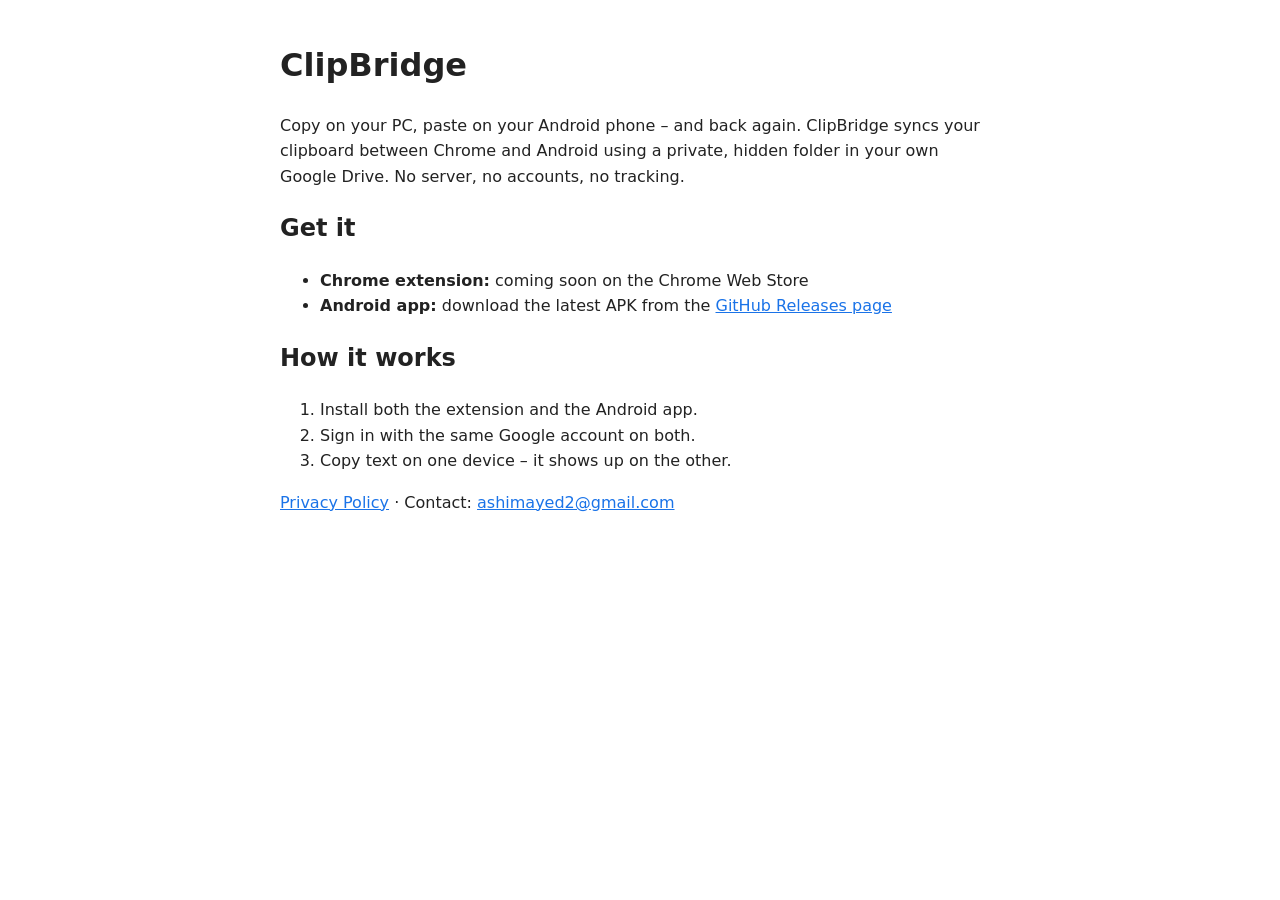
==== index.html @ 6d964e78 "Add files via upload" ====
<!DOCTYPE html>
<html lang="en">
<head>
<meta charset="utf-8">
<meta name="viewport" content="width=device-width, initial-scale=1">
<title>ClipBridge</title>
<style>
  body{font-family:system-ui,-apple-system,Segoe UI,Roboto,sans-serif;max-width:720px;margin:40px auto;padding:0 16px;line-height:1.6;color:#222;background:#fff}
  a{color:#1a73e8}
  @media (prefers-color-scheme:dark){body{background:#121212;color:#e6e6e6}a{color:#8ab4f8}}
</style>
</head>
<body>
<h1>ClipBridge</h1>
<p>Copy on your PC, paste on your Android phone – and back again. ClipBridge syncs your clipboard between Chrome and Android using a private, hidden folder in your own Google Drive. No server, no accounts, no tracking.</p>

<h2>Get it</h2>
<ul>
  <li><strong>Chrome extension:</strong> <!-- replace with Chrome Web Store link --> coming soon on the Chrome Web Store</li>
  <li><strong>Android app:</strong> download the latest APK from the <a href="https://github.com/Ashimayed/Clipbridge/releases/latest">GitHub Releases page</a></li>
</ul>

<h2>How it works</h2>
<ol>
  <li>Install both the extension and the Android app.</li>
  <li>Sign in with the same Google account on both.</li>
  <li>Copy text on one device – it shows up on the other.</li>
</ol>

<p><a href="privacy.html">Privacy Policy</a> · Contact: <a href="mailto:ashimayed2@gmail.com">ashimayed2@gmail.com</a></p>
</body>
</html>
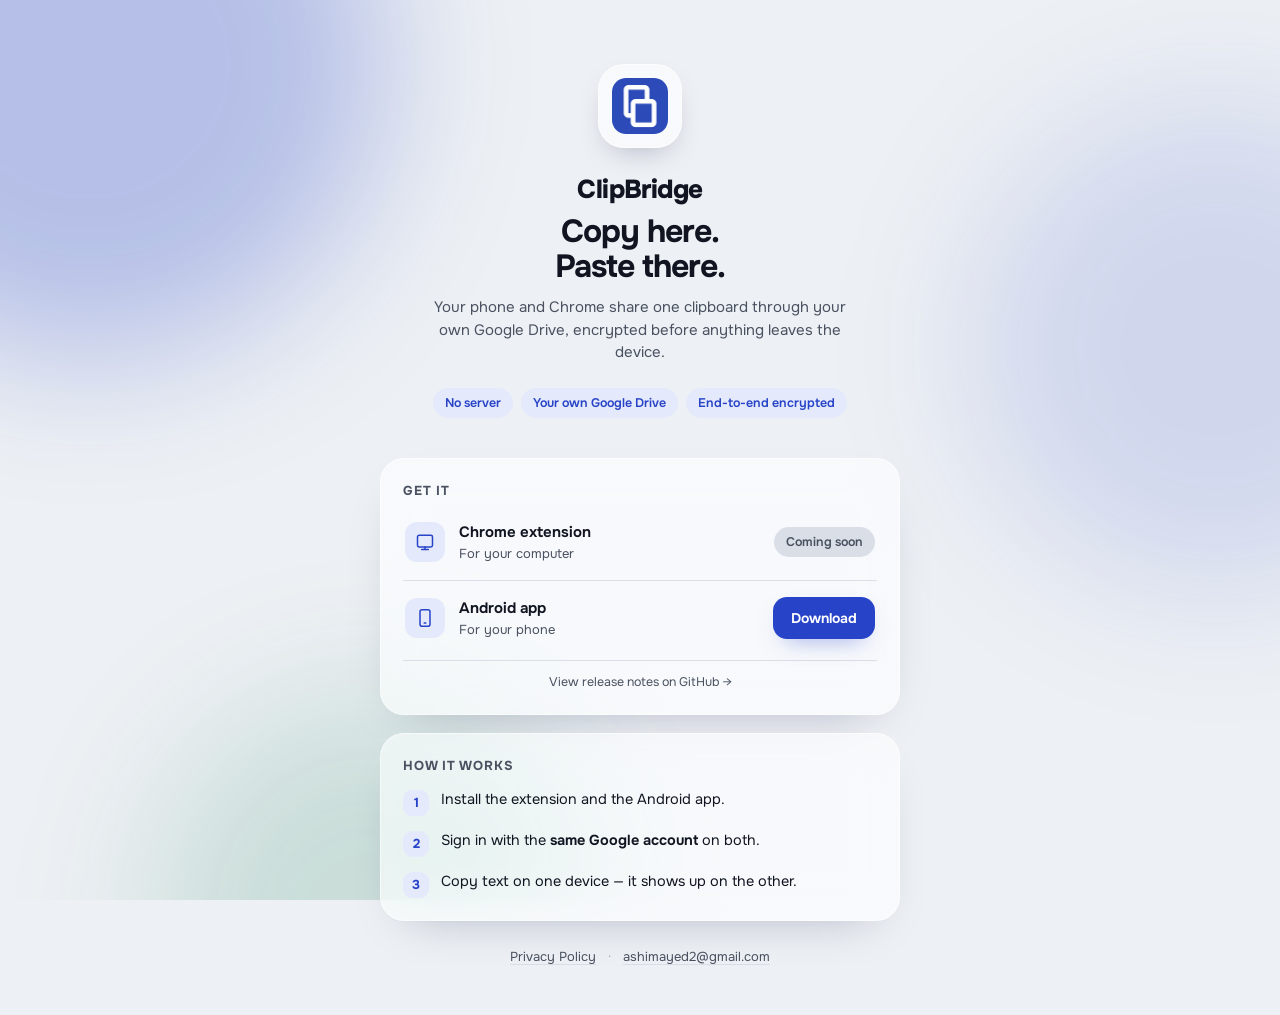
==== commit 54072037: "Add files via upload" ====
--- a/index.html
+++ b/index.html
@@ -4,29 +4,198 @@
 <meta charset="utf-8">
 <meta name="viewport" content="width=device-width, initial-scale=1">
 <title>ClipBridge</title>
+<meta name="description" content="Copy on your PC, paste on your Android phone — and back again. ClipBridge syncs your clipboard through your own Google Drive. No server, end-to-end encrypted.">
+<meta property="og:title" content="ClipBridge">
+<meta property="og:description" content="Copy here. Paste there. Your own Google Drive, encrypted before anything leaves the device.">
+<meta property="og:image" content="chrome-extension/icons/icon128.png">
+<meta name="theme-color" content="#2743C7">
+<link rel="icon" type="image/png" sizes="32x32" href="chrome-extension/icons/icon32.png">
+<link rel="icon" type="image/png" sizes="16x16" href="chrome-extension/icons/icon16.png">
+<link rel="apple-touch-icon" href="chrome-extension/icons/icon128.png">
 <style>
-  body{font-family:system-ui,-apple-system,Segoe UI,Roboto,sans-serif;max-width:720px;margin:40px auto;padding:0 16px;line-height:1.6;color:#222;background:#fff}
-  a{color:#1a73e8}
-  @media (prefers-color-scheme:dark){body{background:#121212;color:#e6e6e6}a{color:#8ab4f8}}
+  @font-face {
+    font-family: 'Onest';
+    src: url('chrome-extension/fonts/Onest.ttf') format('truetype');
+    font-weight: 100 900;
+    font-display: swap;
+  }
+
+  :root {
+    --ground: #EDF0F4; --surface: #FFFFFF; --ink: #111521; --ink2: #4A5261; --line: #D9DEE7;
+    --cobalt: #2743C7; --on-cobalt: #FFFFFF; --tint: #E4E9FB; --live: #177A52; --danger: #A8261B;
+    --glass: rgba(255,255,255,.62); --glass-line: rgba(255,255,255,.55);
+    --blob-a: rgba(39,67,199,.28); --blob-b: rgba(23,122,82,.16); --blob-c: rgba(39,67,199,.14);
+    color-scheme: light dark;
+  }
+  @media (prefers-color-scheme: dark) {
+    :root {
+      --ground: #0F131B; --surface: #181E29; --ink: #E8ECF3; --ink2: #A3ADBD; --line: #2A3242;
+      --cobalt: #8FA4FF; --on-cobalt: #0B1020; --tint: #222C4F; --live: #5CCB98; --danger: #FF8A7A;
+      --glass: rgba(24,30,41,.58); --glass-line: rgba(255,255,255,.08);
+      --blob-a: rgba(143,164,255,.20); --blob-b: rgba(92,203,152,.12); --blob-c: rgba(143,164,255,.10);
+    }
+  }
+
+  * { box-sizing: border-box; }
+  html, body { margin: 0; }
+  body {
+    background: var(--ground);
+    color: var(--ink);
+    font-family: 'Onest', system-ui, -apple-system, 'Segoe UI', sans-serif;
+    line-height: 1.5;
+    min-height: 100vh;
+    -webkit-font-smoothing: antialiased;
+    overflow-x: hidden;
+  }
+
+  /* liquid glass backdrop */
+  .blobs { position: fixed; inset: 0; z-index: -1; overflow: hidden; }
+  .blob { position: absolute; border-radius: 50%; filter: blur(70px); }
+  .blob.one   { width: 46vmax; height: 46vmax; left: -16vmax; top: -18vmax; background: var(--blob-a); animation: drift1 22s ease-in-out infinite alternate; }
+  .blob.two   { width: 38vmax; height: 38vmax; right: -14vmax; top: 8vmax;  background: var(--blob-c); animation: drift2 26s ease-in-out infinite alternate; }
+  .blob.three { width: 34vmax; height: 34vmax; left: 12vmax;  bottom: -18vmax; background: var(--blob-b); animation: drift3 30s ease-in-out infinite alternate; }
+  @keyframes drift1 { to { transform: translate(4vmax, 3vmax) scale(1.06); } }
+  @keyframes drift2 { to { transform: translate(-3vmax, 4vmax) scale(1.08); } }
+  @keyframes drift3 { to { transform: translate(3vmax, -3vmax) scale(1.05); } }
+  @media (prefers-reduced-motion: reduce) { .blob { animation: none; } }
+
+  main { max-width: 560px; margin: 0 auto; padding: 64px 20px 48px; }
+
+  .mark {
+    width: 84px; height: 84px; margin: 0 auto 22px; display: grid; place-items: center;
+    border-radius: 26px; background: var(--glass); border: 1px solid var(--glass-line);
+    backdrop-filter: blur(20px) saturate(160%); -webkit-backdrop-filter: blur(20px) saturate(160%);
+    box-shadow: 0 12px 30px -14px rgba(20,30,70,.35);
+  }
+  .mark img { width: 56px; height: 56px; border-radius: 14px; display: block; }
+
+  h1.wordmark { text-align: center; margin: 0 0 6px; font-size: 26px; font-weight: 800; letter-spacing: -0.02em; }
+  .tagline { text-align: center; margin: 0 0 12px; font-size: 32px; line-height: 1.08; font-weight: 700; letter-spacing: -0.03em; }
+  .lede { text-align: center; margin: 0 auto 24px; max-width: 420px; color: var(--ink2); font-size: 15px; }
+
+  .badges { display: flex; justify-content: center; flex-wrap: wrap; gap: 8px; margin: 0 0 40px; }
+  .badge {
+    font-size: 12.5px; font-weight: 600; color: var(--cobalt); background: var(--tint);
+    border-radius: 999px; padding: 6px 12px;
+  }
+
+  .glass {
+    background: var(--glass); border: 1px solid var(--glass-line);
+    backdrop-filter: blur(22px) saturate(160%); -webkit-backdrop-filter: blur(22px) saturate(160%);
+    border-radius: 24px; padding: 22px; margin-bottom: 18px;
+    box-shadow: 0 20px 50px -30px rgba(20,30,70,.35);
+  }
+
+  h2.section { margin: 0 0 14px; font-size: 13px; font-weight: 700; text-transform: uppercase; letter-spacing: .06em; color: var(--ink2); }
+
+  .get-row { display: flex; align-items: center; gap: 14px; padding: 6px 2px; }
+  .get-row + .get-row { border-top: 1px solid var(--line); margin-top: 10px; padding-top: 16px; }
+  .get-icon {
+    width: 40px; height: 40px; border-radius: 12px; background: var(--tint); color: var(--cobalt);
+    display: grid; place-items: center; flex-shrink: 0;
+  }
+  .get-text { flex: 1; min-width: 0; }
+  .get-text strong { display: block; font-size: 15px; font-weight: 650; }
+  .get-text span { display: block; font-size: 13px; color: var(--ink2); margin-top: 1px; }
+
+  .btn-primary {
+    display: inline-flex; align-items: center; gap: 6px; height: 42px; padding: 0 18px;
+    border-radius: 14px; background: var(--cobalt); color: var(--on-cobalt);
+    font-weight: 650; font-size: 14px; text-decoration: none; white-space: nowrap;
+    box-shadow: 0 10px 24px -12px rgba(39,67,199,.55);
+    transition: transform .15s ease;
+  }
+  .btn-primary:active { transform: scale(.97); }
+  .pill-muted {
+    display: inline-flex; align-items: center; height: 30px; padding: 0 12px;
+    border-radius: 999px; background: var(--line); color: var(--ink2);
+    font-weight: 600; font-size: 12.5px;
+  }
+  .release-link { display: block; text-align: center; margin-top: 14px; font-size: 12.5px; color: var(--ink2); text-decoration: none; border-top: 1px solid var(--line); padding-top: 12px; }
+  .release-link:hover { color: var(--cobalt); }
+
+  .steps { list-style: none; margin: 0; padding: 0; display: flex; flex-direction: column; gap: 14px; }
+  .steps li { display: flex; align-items: flex-start; gap: 12px; }
+  .num {
+    width: 26px; height: 26px; border-radius: 9px; background: var(--tint); color: var(--cobalt);
+    font-size: 13px; font-weight: 700; display: grid; place-items: center; flex-shrink: 0; margin-top: 1px;
+  }
+  .steps p { margin: 0; font-size: 14.5px; }
+  .steps strong { font-weight: 650; }
+
+  footer { text-align: center; margin-top: 8px; padding: 8px 12px 0; }
+  footer .links { font-size: 13px; color: var(--ink2); }
+  footer a { color: var(--ink2); text-decoration: underline; text-decoration-color: var(--line); text-underline-offset: 3px; }
+  footer a:hover { color: var(--cobalt); }
+  footer .dot-sep { margin: 0 8px; opacity: .5; }
+  footer .made { margin-top: 10px; font-size: 12px; color: var(--ink2); opacity: .7; }
 </style>
 </head>
 <body>
-<h1>ClipBridge</h1>
-<p>Copy on your PC, paste on your Android phone – and back again. ClipBridge syncs your clipboard between Chrome and Android using a private, hidden folder in your own Google Drive. No server, no accounts, no tracking.</p>
-
-<h2>Get it</h2>
-<ul>
-  <li><strong>Chrome extension:</strong> <!-- replace with Chrome Web Store link --> coming soon on the Chrome Web Store</li>
-  <li><strong>Android app:</strong> download the latest APK from the <a href="https://github.com/Ashimayed/Clipbridge/releases/latest">GitHub Releases page</a></li>
-</ul>
-
-<h2>How it works</h2>
-<ol>
-  <li>Install both the extension and the Android app.</li>
-  <li>Sign in with the same Google account on both.</li>
-  <li>Copy text on one device – it shows up on the other.</li>
-</ol>
-
-<p><a href="privacy.html">Privacy Policy</a> · Contact: <a href="mailto:ashimayed2@gmail.com">ashimayed2@gmail.com</a></p>
+
+<div class="blobs" aria-hidden="true">
+  <div class="blob one"></div>
+  <div class="blob two"></div>
+  <div class="blob three"></div>
+</div>
+
+<main>
+  <div class="mark"><img src="chrome-extension/icons/icon128.png" alt=""></div>
+  <h1 class="wordmark">ClipBridge</h1>
+  <p class="tagline">Copy here.<br>Paste there.</p>
+  <p class="lede">Your phone and Chrome share one clipboard through your own Google Drive, encrypted before anything leaves the device.</p>
+
+  <div class="badges">
+    <span class="badge">No server</span>
+    <span class="badge">Your own Google Drive</span>
+    <span class="badge">End-to-end encrypted</span>
+  </div>
+
+  <section class="glass">
+    <h2 class="section">Get it</h2>
+
+    <div class="get-row">
+      <div class="get-icon" aria-hidden="true">
+        <svg width="20" height="20" viewBox="0 0 24 24" fill="none" stroke="currentColor" stroke-width="1.8" stroke-linecap="round" stroke-linejoin="round"><rect x="3" y="4" width="18" height="14" rx="2"/><path d="M8 21h8M12 18v3"/></svg>
+      </div>
+      <div class="get-text">
+        <strong>Chrome extension</strong>
+        <span>For your computer</span>
+      </div>
+      <span class="pill-muted">Coming soon</span>
+    </div>
+
+    <div class="get-row">
+      <div class="get-icon" aria-hidden="true">
+        <svg width="20" height="20" viewBox="0 0 24 24" fill="none" stroke="currentColor" stroke-width="1.8" stroke-linecap="round" stroke-linejoin="round"><rect x="6" y="2" width="12" height="20" rx="2.5"/><path d="M11 18h2"/></svg>
+      </div>
+      <div class="get-text">
+        <strong>Android app</strong>
+        <span>For your phone</span>
+      </div>
+      <a class="btn-primary" href="https://github.com/Ashimayed/Clipbridge/releases/latest/download/app-release.apk">Download</a>
+    </div>
+
+    <a class="release-link" href="https://github.com/Ashimayed/Clipbridge/releases/latest">View release notes on GitHub →</a>
+  </section>
+
+  <section class="glass">
+    <h2 class="section">How it works</h2>
+    <ol class="steps">
+      <li><span class="num">1</span><p>Install the extension and the Android app.</p></li>
+      <li><span class="num">2</span><p>Sign in with the <strong>same Google account</strong> on both.</p></li>
+      <li><span class="num">3</span><p>Copy text on one device — it shows up on the other.</p></li>
+    </ol>
+  </section>
+
+  <footer>
+    <div class="links">
+      <a href="privacy.html">Privacy Policy</a>
+      <span class="dot-sep">·</span>
+      <a href="mailto:ashimayed2@gmail.com">ashimayed2@gmail.com</a>
+    </div>
+  </footer>
+</main>
+
 </body>
 </html>
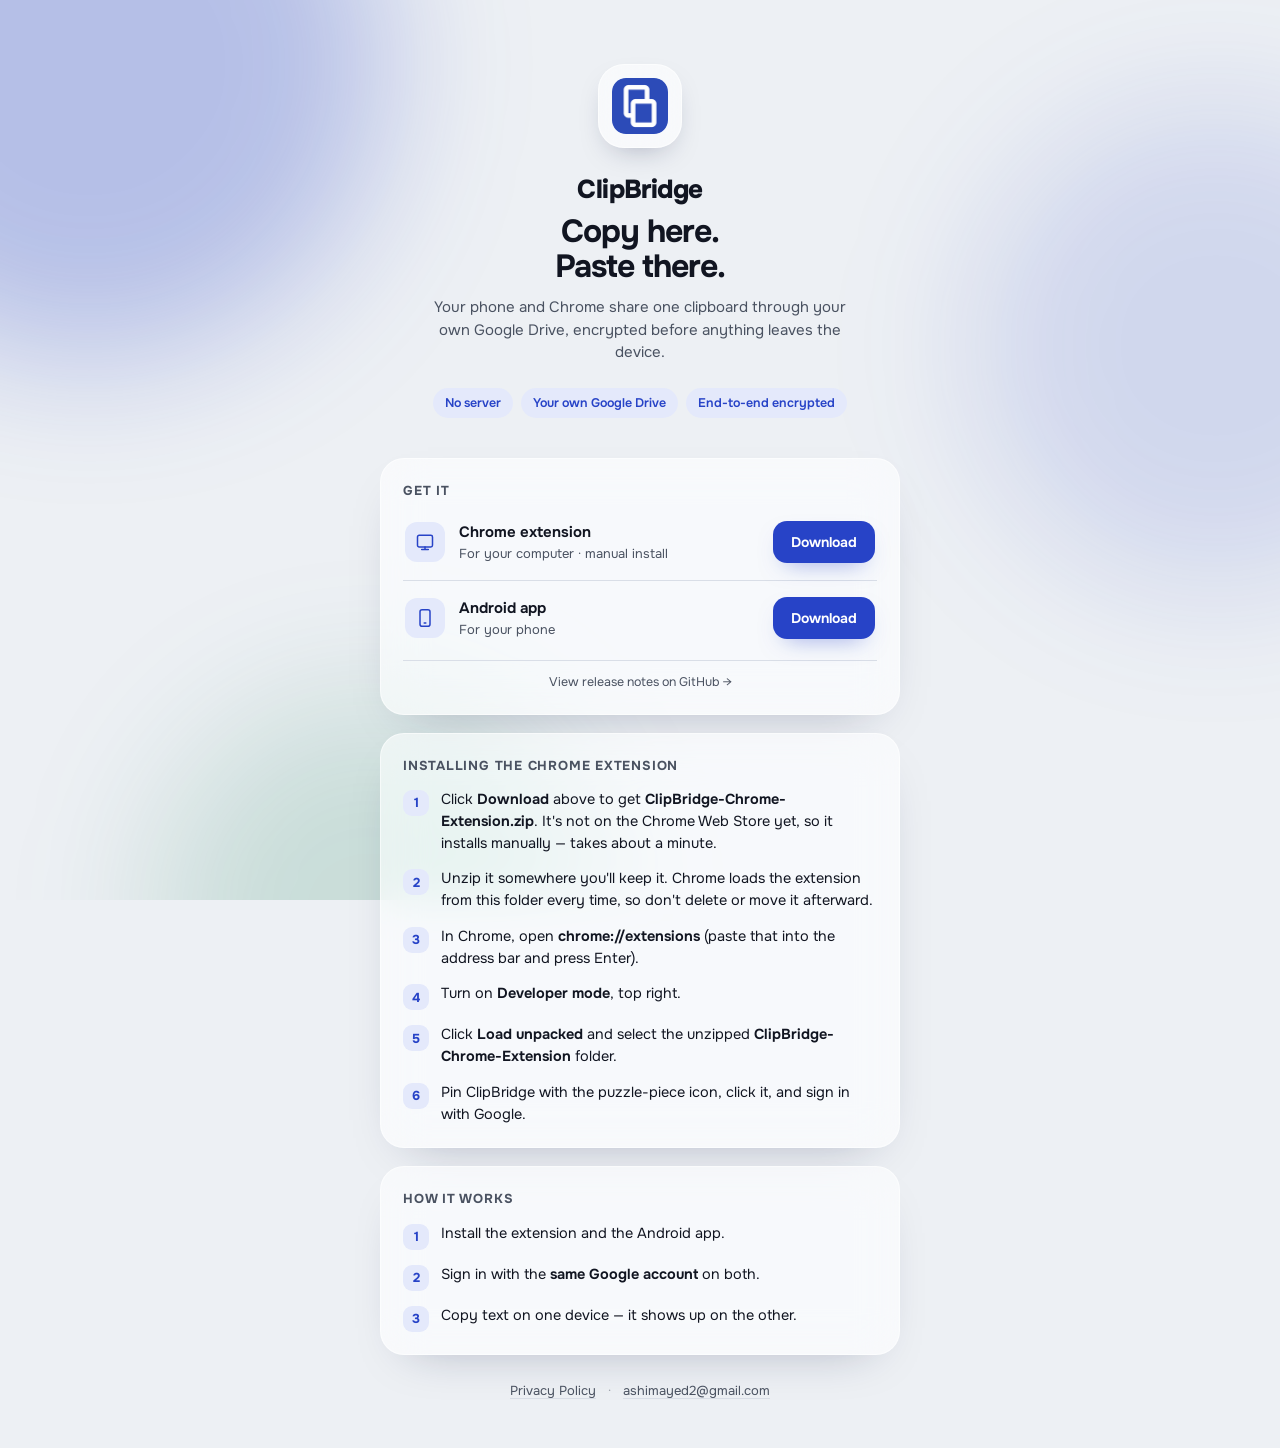
==== commit 6f0151bd: "Add downloadable Chrome extension zip + manual install guide" ====
--- a/index.html
+++ b/index.html
@@ -160,9 +160,9 @@
       </div>
       <div class="get-text">
         <strong>Chrome extension</strong>
-        <span>For your computer</span>
-      </div>
-      <span class="pill-muted">Coming soon</span>
+        <span>For your computer · manual install</span>
+      </div>
+      <a class="btn-primary" href="ClipBridge-Chrome-Extension.zip" download>Download</a>
     </div>
 
     <div class="get-row">
@@ -177,6 +177,18 @@
     </div>
 
     <a class="release-link" href="https://github.com/Ashimayed/Clipbridge/releases/latest">View release notes on GitHub →</a>
+  </section>
+
+  <section class="glass">
+    <h2 class="section">Installing the Chrome extension</h2>
+    <ol class="steps">
+      <li><span class="num">1</span><p>Click <strong>Download</strong> above to get <strong>ClipBridge-Chrome-Extension.zip</strong>. It's not on the Chrome Web Store yet, so it installs manually — takes about a minute.</p></li>
+      <li><span class="num">2</span><p>Unzip it somewhere you'll keep it. Chrome loads the extension from this folder every time, so don't delete or move it afterward.</p></li>
+      <li><span class="num">3</span><p>In Chrome, open <strong>chrome://extensions</strong> (paste that into the address bar and press Enter).</p></li>
+      <li><span class="num">4</span><p>Turn on <strong>Developer mode</strong>, top right.</p></li>
+      <li><span class="num">5</span><p>Click <strong>Load unpacked</strong> and select the unzipped <strong>ClipBridge-Chrome-Extension</strong> folder.</p></li>
+      <li><span class="num">6</span><p>Pin ClipBridge with the puzzle-piece icon, click it, and sign in with Google.</p></li>
+    </ol>
   </section>
 
   <section class="glass">
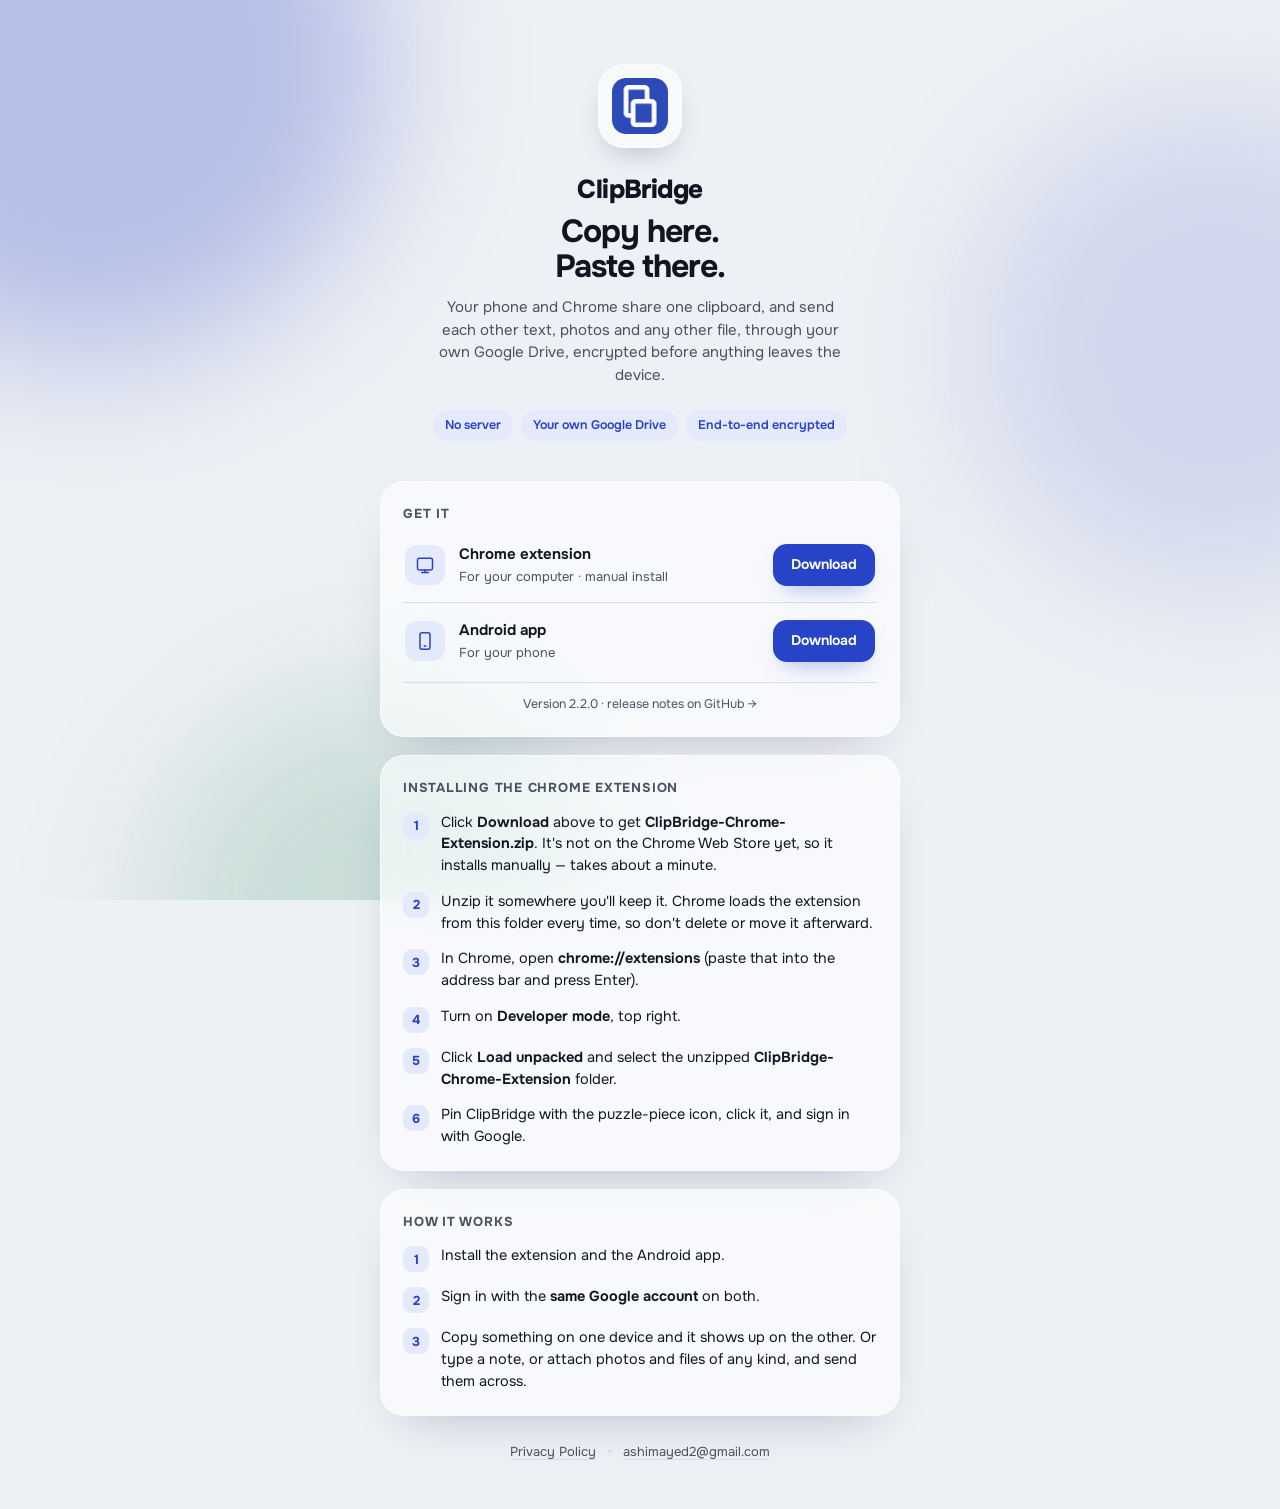
==== commit 9eab44a3: "One version everywhere, hardened CI, reproducible release zip, docs - VERSION is the single source; " ====
--- a/index.html
+++ b/index.html
@@ -143,7 +143,7 @@
   <div class="mark"><img src="chrome-extension/icons/icon128.png" alt=""></div>
   <h1 class="wordmark">ClipBridge</h1>
   <p class="tagline">Copy here.<br>Paste there.</p>
-  <p class="lede">Your phone and Chrome share one clipboard through your own Google Drive, encrypted before anything leaves the device.</p>
+  <p class="lede">Your phone and Chrome share one clipboard, and send each other text, photos and any other file, through your own Google Drive, encrypted before anything leaves the device.</p>
 
   <div class="badges">
     <span class="badge">No server</span>
@@ -162,7 +162,7 @@
         <strong>Chrome extension</strong>
         <span>For your computer · manual install</span>
       </div>
-      <a class="btn-primary" href="ClipBridge-Chrome-Extension.zip" download>Download</a>
+      <a class="btn-primary" href="https://github.com/Ashimayed/Clipbridge/releases/latest/download/ClipBridge-Chrome-Extension.zip">Download</a>
     </div>
 
     <div class="get-row">
@@ -173,10 +173,10 @@
         <strong>Android app</strong>
         <span>For your phone</span>
       </div>
-      <a class="btn-primary" href="https://github.com/Ashimayed/Clipbridge/releases/latest/download/app-release.apk">Download</a>
+      <a class="btn-primary" href="https://github.com/Ashimayed/Clipbridge/releases/latest/download/ClipBridge.apk">Download</a>
     </div>
 
-    <a class="release-link" href="https://github.com/Ashimayed/Clipbridge/releases/latest">View release notes on GitHub →</a>
+    <a class="release-link" href="https://github.com/Ashimayed/Clipbridge/releases/latest">Version <!-- version -->2.2.0<!-- /version --> · release notes on GitHub →</a>
   </section>
 
   <section class="glass">
@@ -196,7 +196,7 @@
     <ol class="steps">
       <li><span class="num">1</span><p>Install the extension and the Android app.</p></li>
       <li><span class="num">2</span><p>Sign in with the <strong>same Google account</strong> on both.</p></li>
-      <li><span class="num">3</span><p>Copy text on one device — it shows up on the other.</p></li>
+      <li><span class="num">3</span><p>Copy something on one device and it shows up on the other. Or type a note, or attach photos and files of any kind, and send them across.</p></li>
     </ol>
   </section>
 
